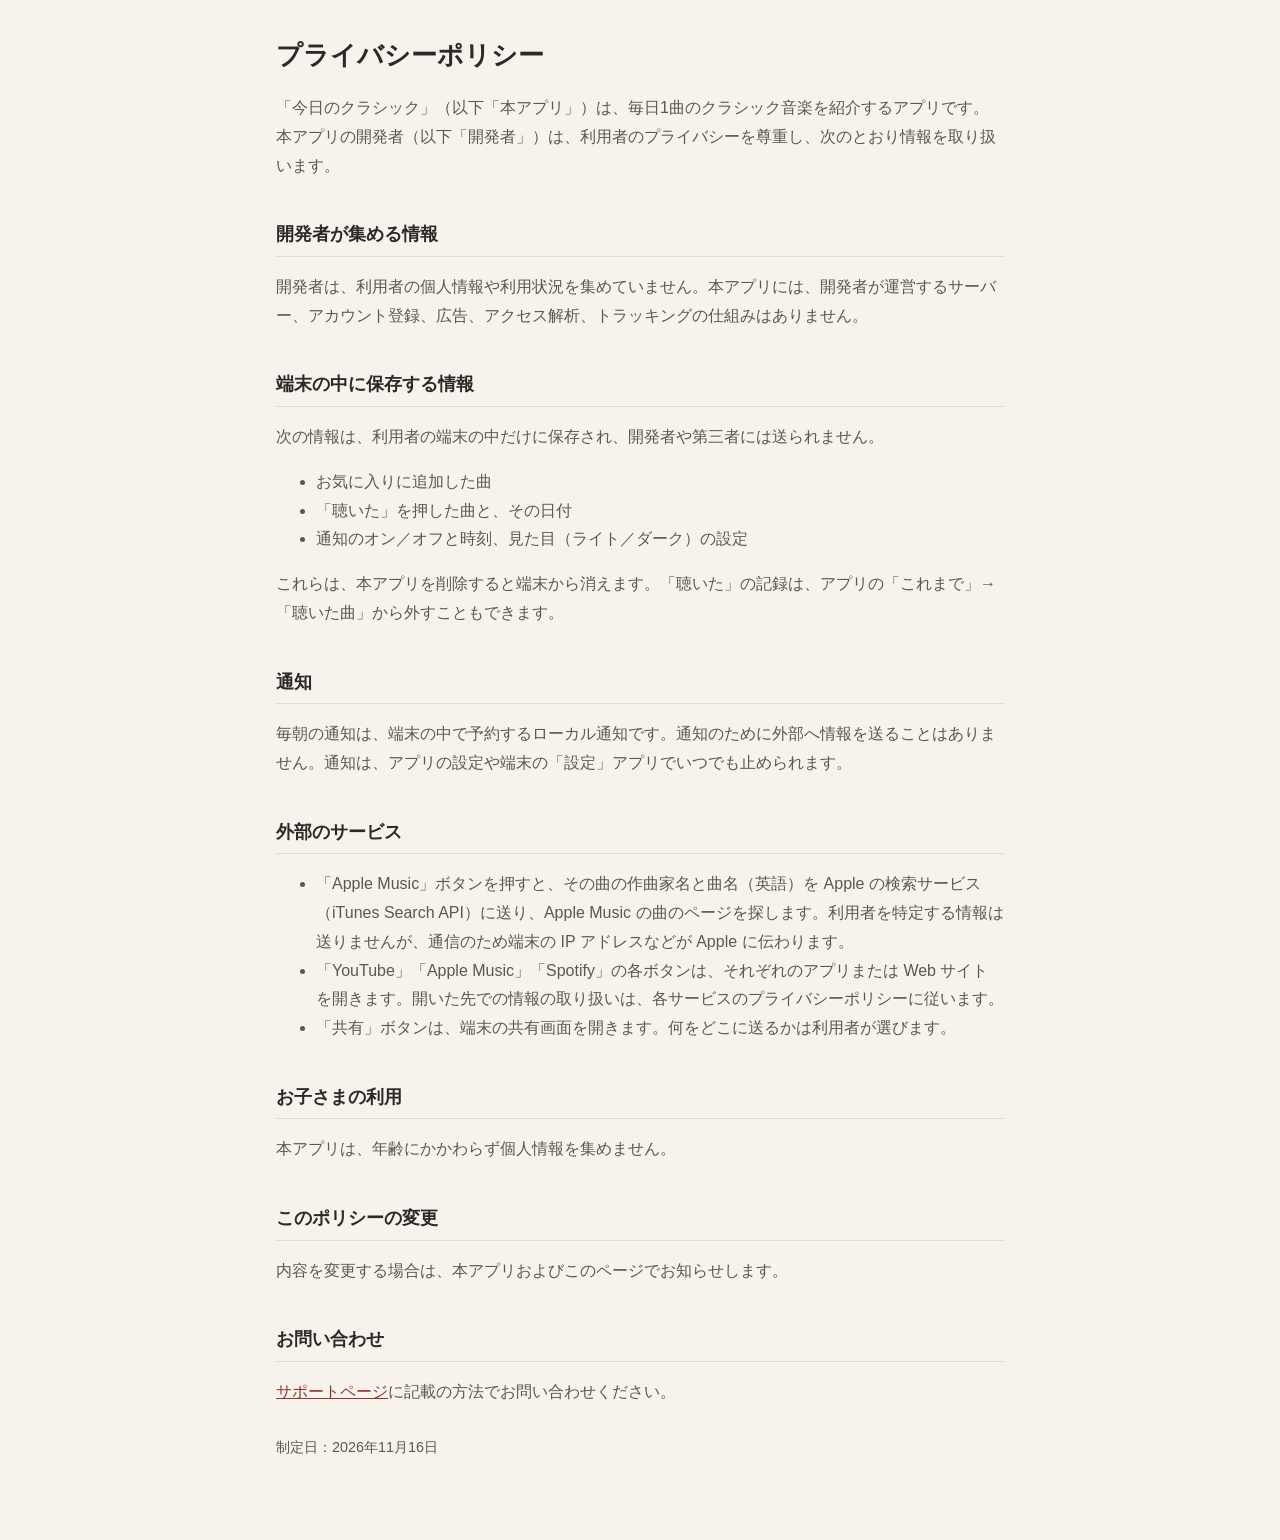
==== privacy.html @ fec171be "プライバシーポリシーとサポートのページを追加 Co-Authored-By: Claude Opus 5.5 <noreply@anthropic.com>" ====
<!doctype html>
<html lang="ja">
<head>
<meta charset="utf-8">
<meta name="viewport" content="width=device-width, initial-scale=1">
<title>プライバシーポリシー | 今日のクラシック</title>
<link rel="stylesheet" href="style.css">
</head>
<body>
<main>
<!-- アプリ内の src/about.ts の PRIVACY_POLICY と同じ内容にしておくこと -->
<h1>プライバシーポリシー</h1>
<p>「今日のクラシック」（以下「本アプリ」）は、毎日1曲のクラシック音楽を紹介するアプリです。本アプリの開発者（以下「開発者」）は、利用者のプライバシーを尊重し、次のとおり情報を取り扱います。</p>

<h2>開発者が集める情報</h2>
<p>開発者は、利用者の個人情報や利用状況を集めていません。本アプリには、開発者が運営するサーバー、アカウント登録、広告、アクセス解析、トラッキングの仕組みはありません。</p>

<h2>端末の中に保存する情報</h2>
<p>次の情報は、利用者の端末の中だけに保存され、開発者や第三者には送られません。</p>
<ul>
  <li>お気に入りに追加した曲</li>
  <li>「聴いた」を押した曲と、その日付</li>
  <li>通知のオン／オフと時刻、見た目（ライト／ダーク）の設定</li>
</ul>
<p>これらは、本アプリを削除すると端末から消えます。「聴いた」の記録は、アプリの「これまで」→「聴いた曲」から外すこともできます。</p>

<h2>通知</h2>
<p>毎朝の通知は、端末の中で予約するローカル通知です。通知のために外部へ情報を送ることはありません。通知は、アプリの設定や端末の「設定」アプリでいつでも止められます。</p>

<h2>外部のサービス</h2>
<ul>
  <li>「Apple Music」ボタンを押すと、その曲の作曲家名と曲名（英語）を Apple の検索サービス（iTunes Search API）に送り、Apple Music の曲のページを探します。利用者を特定する情報は送りませんが、通信のため端末の IP アドレスなどが Apple に伝わります。</li>
  <li>「YouTube」「Apple Music」「Spotify」の各ボタンは、それぞれのアプリまたは Web サイトを開きます。開いた先での情報の取り扱いは、各サービスのプライバシーポリシーに従います。</li>
  <li>「共有」ボタンは、端末の共有画面を開きます。何をどこに送るかは利用者が選びます。</li>
</ul>

<h2>お子さまの利用</h2>
<p>本アプリは、年齢にかかわらず個人情報を集めません。</p>

<h2>このポリシーの変更</h2>
<p>内容を変更する場合は、本アプリおよびこのページでお知らせします。</p>

<h2>お問い合わせ</h2>
<p><a href="support.html">サポートページ</a>に記載の方法でお問い合わせください。</p>

<p class="date">制定日：2026年11月16日</p>
</main>
</body>
</html>
---- style.css ----
:root { --bg: #f7f3ec; --card: #ffffff; --text: #2b2a28; --text2: #5c574f; --brand: #8c3b2e; --border: #e4dccf; }
@media (prefers-color-scheme: dark) {
  :root { --bg: #171513; --card: #23201d; --text: #ece6dc; --text2: #bdb5a8; --brand: #e3917d; --border: #3a3530; }
}
* { box-sizing: border-box; }
body { margin: 0; background: var(--bg); color: var(--text); font-family: -apple-system, BlinkMacSystemFont, "Hiragino Sans", "Noto Sans JP", sans-serif; line-height: 1.8; }
main { max-width: 760px; margin: 0 auto; padding: 32px 16px 64px; }
h1 { font-size: 1.6rem; margin: 0 0 12px; }
h2 { font-size: 1.15rem; margin: 2em 0 .5em; padding-bottom: .3em; border-bottom: 1px solid var(--border); }
h3 { font-size: 1rem; margin: 1.2em 0 .2em; }
p, li { color: var(--text2); }
a { color: var(--brand); }
.date { margin-top: 2em; font-size: .9rem; }
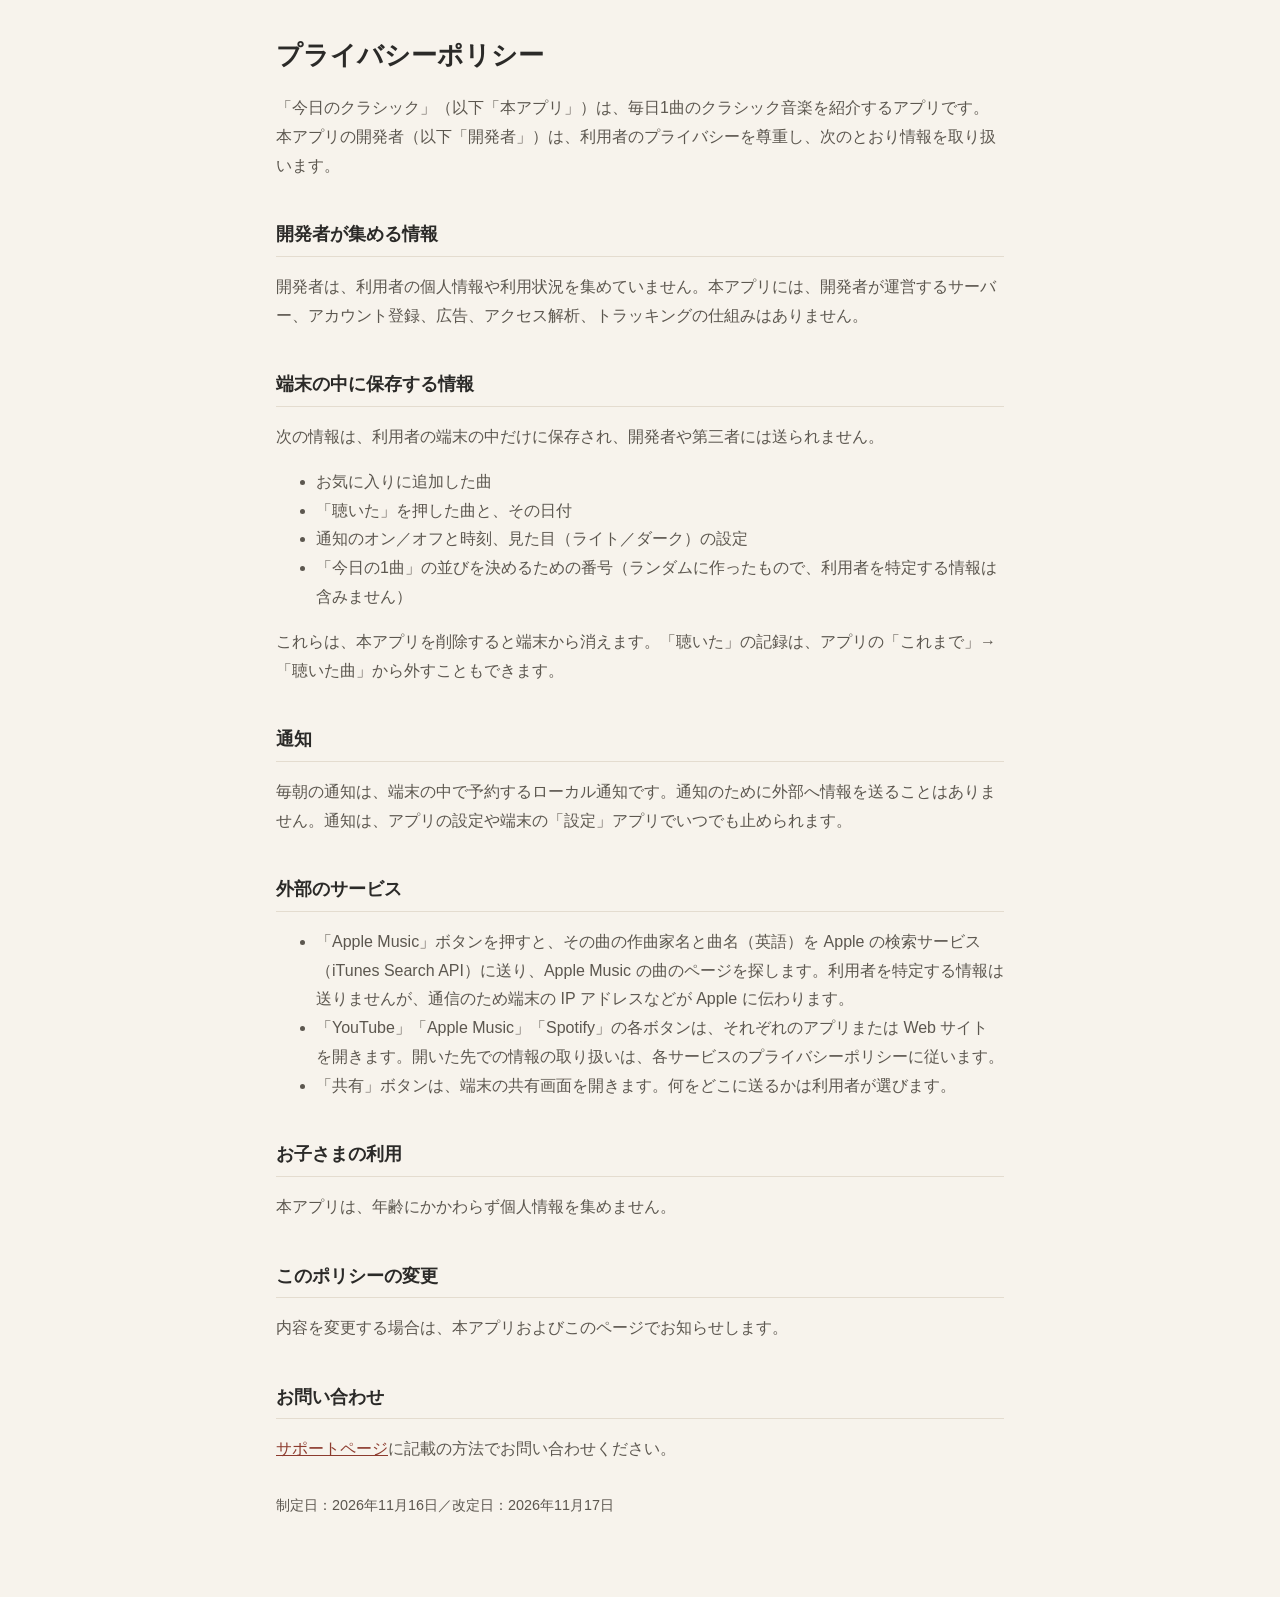
==== commit 636fbd36: "今日の1曲が人ごとに違うことと、端末に保存する番号を追記 Co-Authored-By: Claude Opus 5.5 <noreply@anthropic.com>" ====
--- a/privacy.html
+++ b/privacy.html
@@ -21,6 +21,7 @@
   <li>お気に入りに追加した曲</li>
   <li>「聴いた」を押した曲と、その日付</li>
   <li>通知のオン／オフと時刻、見た目（ライト／ダーク）の設定</li>
+  <li>「今日の1曲」の並びを決めるための番号（ランダムに作ったもので、利用者を特定する情報は含みません）</li>
 </ul>
 <p>これらは、本アプリを削除すると端末から消えます。「聴いた」の記録は、アプリの「これまで」→「聴いた曲」から外すこともできます。</p>
 
@@ -43,7 +44,7 @@
 <h2>お問い合わせ</h2>
 <p><a href="support.html">サポートページ</a>に記載の方法でお問い合わせください。</p>
 
-<p class="date">制定日：2026年11月16日</p>
+<p class="date">制定日：2026年11月16日／改定日：2026年11月17日</p>
 </main>
 </body>
 </html>
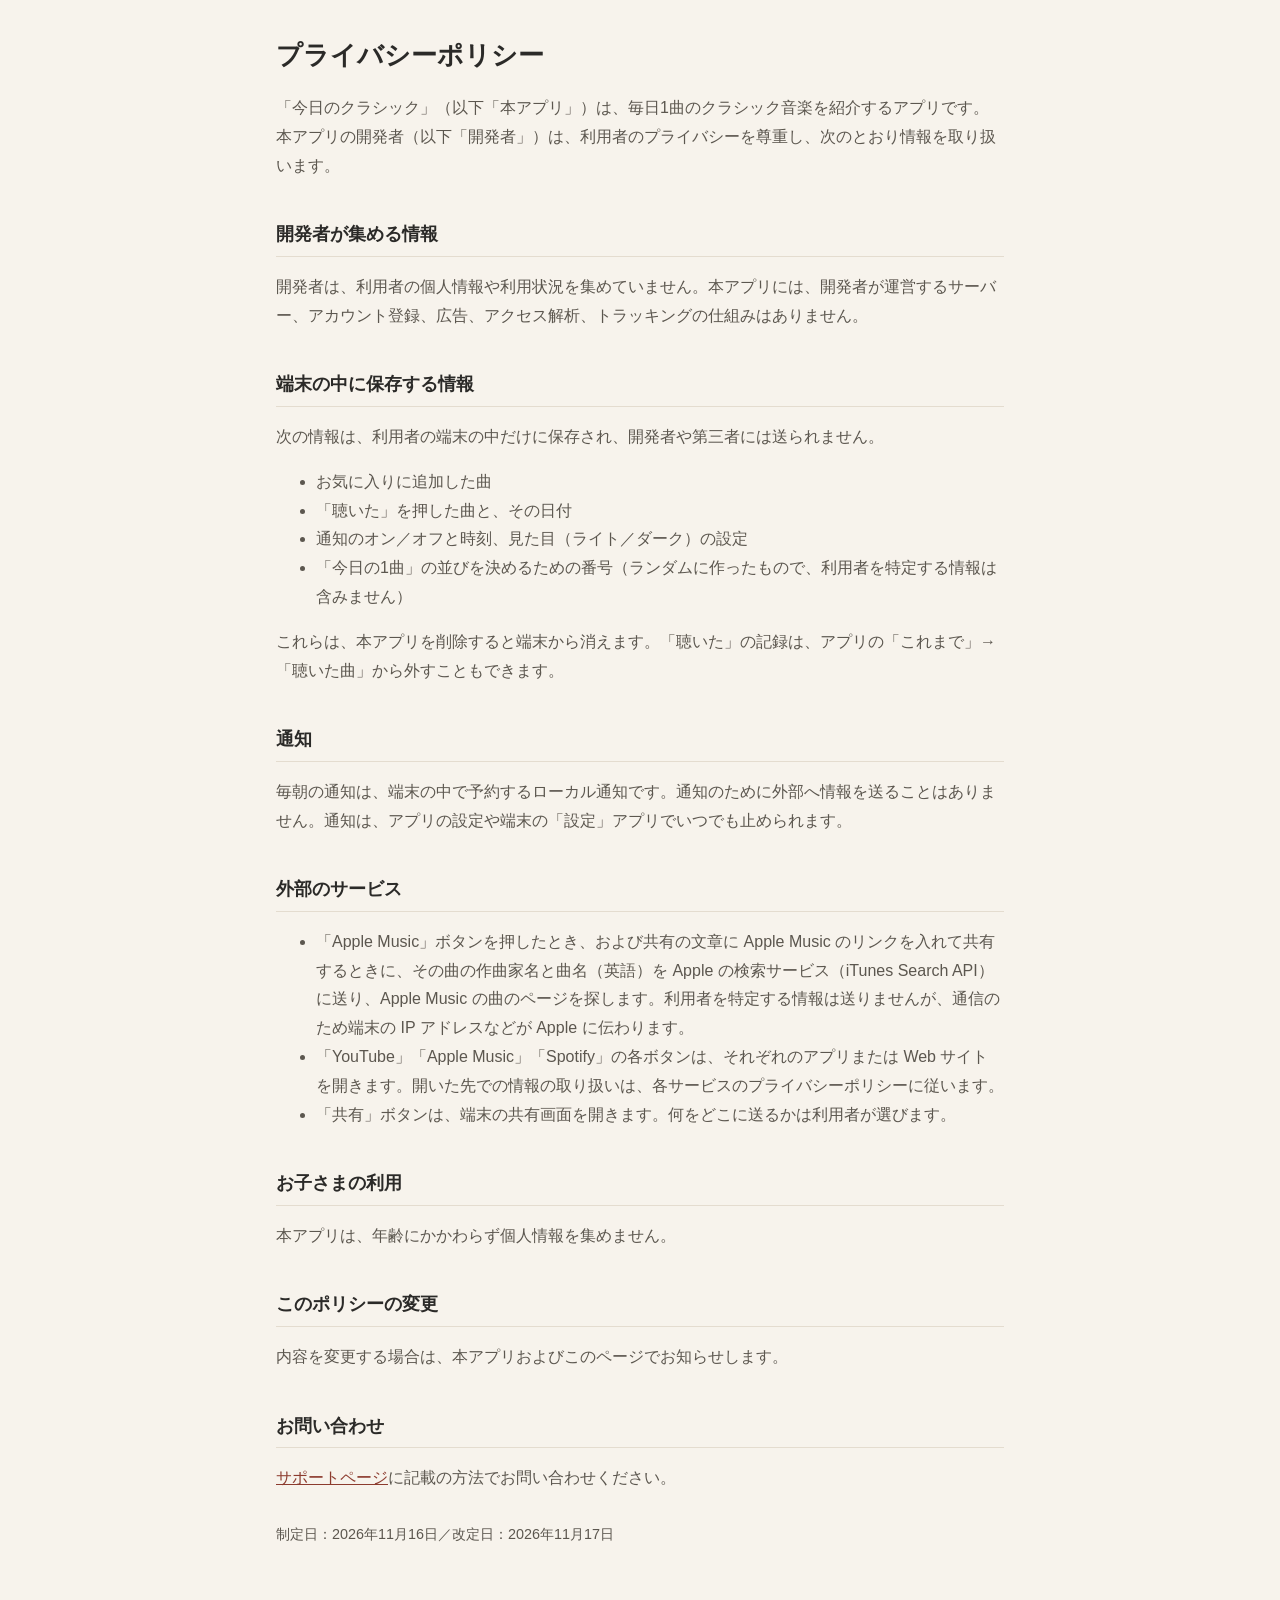
==== commit 7a1fe3eb: "共有時に Apple Music の曲のページを探すことを追記 Co-Authored-By: Claude Opus 5.5 <noreply@anthropic.com>" ====
--- a/privacy.html
+++ b/privacy.html
@@ -30,7 +30,7 @@
 
 <h2>外部のサービス</h2>
 <ul>
-  <li>「Apple Music」ボタンを押すと、その曲の作曲家名と曲名（英語）を Apple の検索サービス（iTunes Search API）に送り、Apple Music の曲のページを探します。利用者を特定する情報は送りませんが、通信のため端末の IP アドレスなどが Apple に伝わります。</li>
+  <li>「Apple Music」ボタンを押したとき、および共有の文章に Apple Music のリンクを入れて共有するときに、その曲の作曲家名と曲名（英語）を Apple の検索サービス（iTunes Search API）に送り、Apple Music の曲のページを探します。利用者を特定する情報は送りませんが、通信のため端末の IP アドレスなどが Apple に伝わります。</li>
   <li>「YouTube」「Apple Music」「Spotify」の各ボタンは、それぞれのアプリまたは Web サイトを開きます。開いた先での情報の取り扱いは、各サービスのプライバシーポリシーに従います。</li>
   <li>「共有」ボタンは、端末の共有画面を開きます。何をどこに送るかは利用者が選びます。</li>
 </ul>
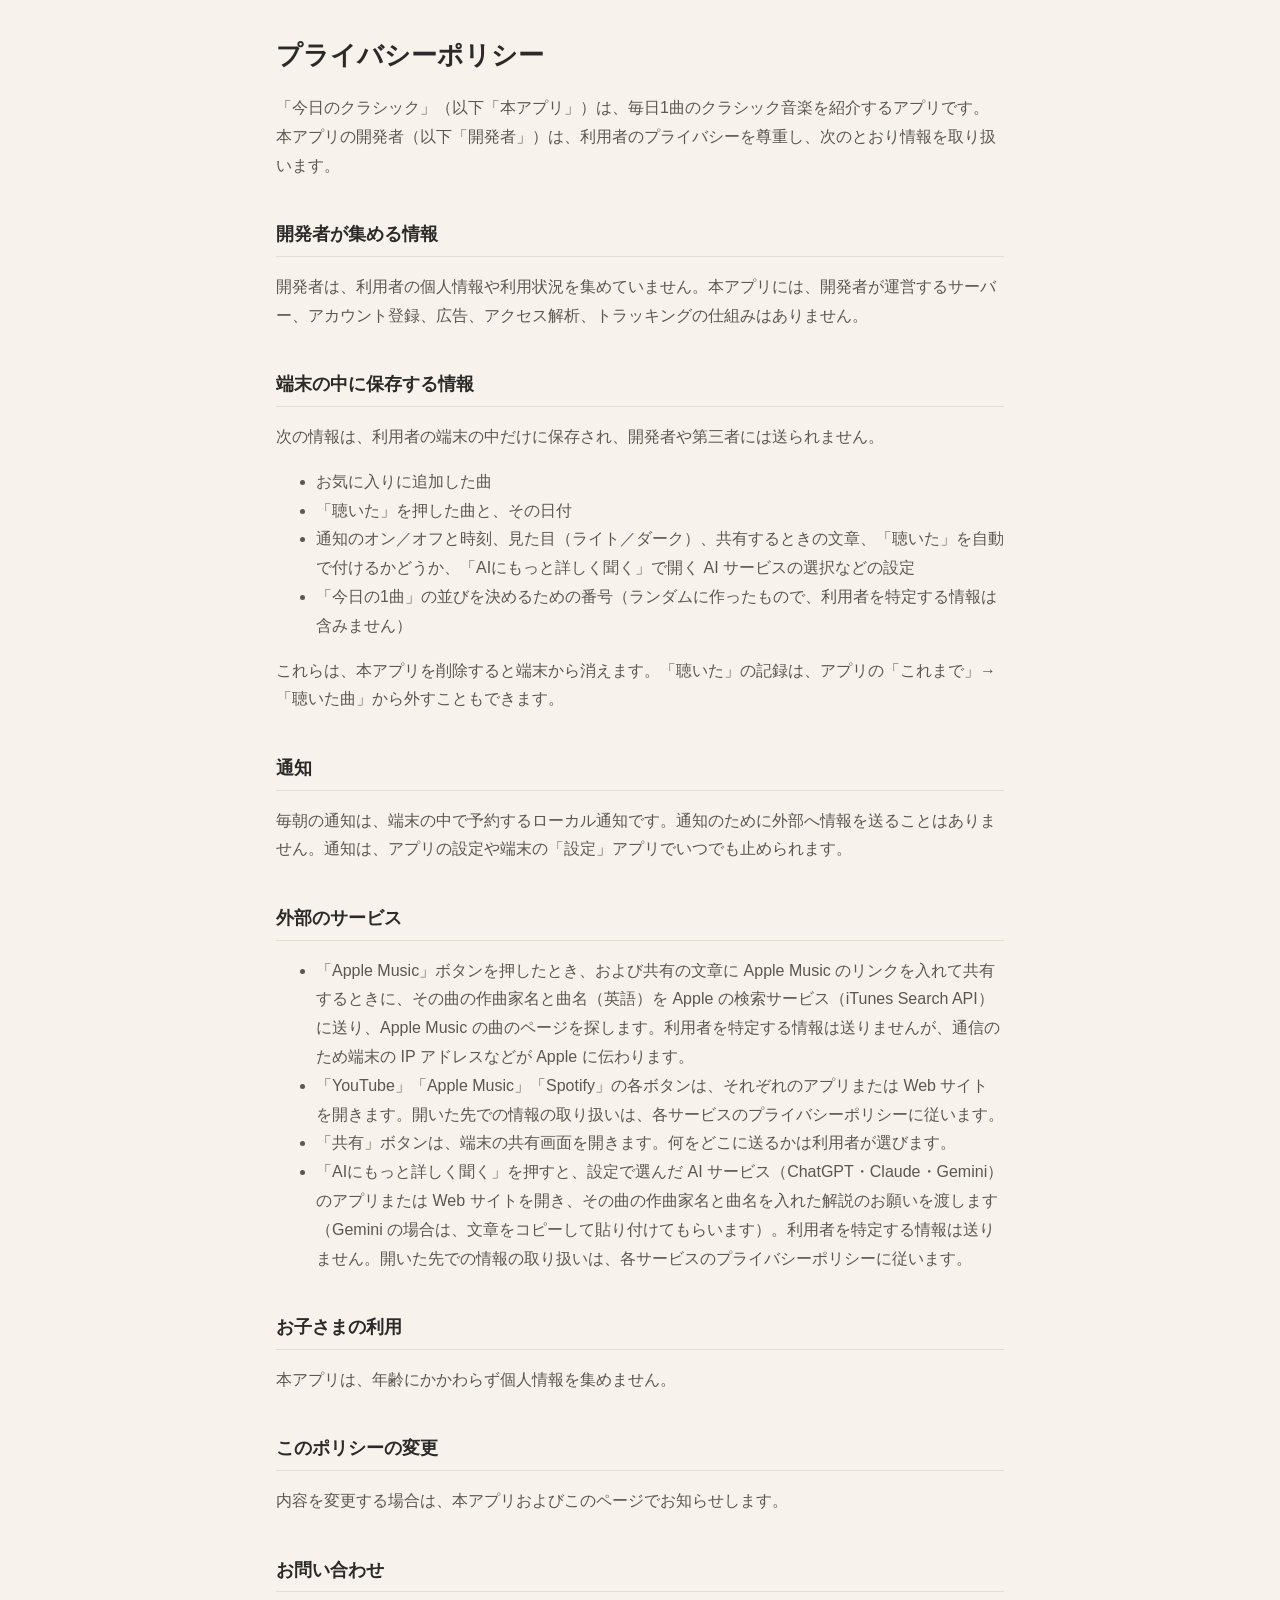
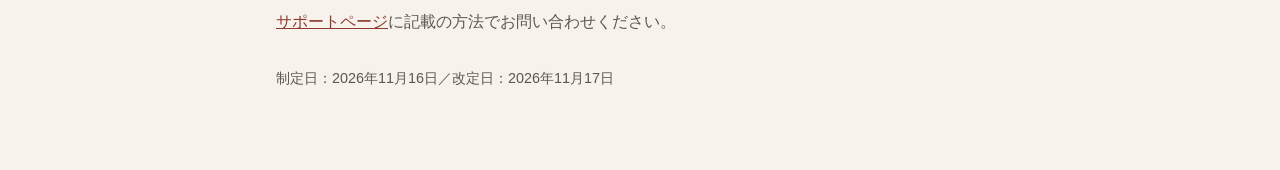
==== commit cea73afd: "AI に解説を聞く機能と、端末に保存する設定の項目を追記 Co-Authored-By: Claude Opus 5.5 <noreply@anthropic.com>" ====
--- a/privacy.html
+++ b/privacy.html
@@ -20,7 +20,7 @@
 <ul>
   <li>お気に入りに追加した曲</li>
   <li>「聴いた」を押した曲と、その日付</li>
-  <li>通知のオン／オフと時刻、見た目（ライト／ダーク）の設定</li>
+  <li>通知のオン／オフと時刻、見た目（ライト／ダーク）、共有するときの文章、「聴いた」を自動で付けるかどうか、「AIにもっと詳しく聞く」で開く AI サービスの選択などの設定</li>
   <li>「今日の1曲」の並びを決めるための番号（ランダムに作ったもので、利用者を特定する情報は含みません）</li>
 </ul>
 <p>これらは、本アプリを削除すると端末から消えます。「聴いた」の記録は、アプリの「これまで」→「聴いた曲」から外すこともできます。</p>
@@ -33,6 +33,7 @@
   <li>「Apple Music」ボタンを押したとき、および共有の文章に Apple Music のリンクを入れて共有するときに、その曲の作曲家名と曲名（英語）を Apple の検索サービス（iTunes Search API）に送り、Apple Music の曲のページを探します。利用者を特定する情報は送りませんが、通信のため端末の IP アドレスなどが Apple に伝わります。</li>
   <li>「YouTube」「Apple Music」「Spotify」の各ボタンは、それぞれのアプリまたは Web サイトを開きます。開いた先での情報の取り扱いは、各サービスのプライバシーポリシーに従います。</li>
   <li>「共有」ボタンは、端末の共有画面を開きます。何をどこに送るかは利用者が選びます。</li>
+  <li>「AIにもっと詳しく聞く」を押すと、設定で選んだ AI サービス（ChatGPT・Claude・Gemini）のアプリまたは Web サイトを開き、その曲の作曲家名と曲名を入れた解説のお願いを渡します（Gemini の場合は、文章をコピーして貼り付けてもらいます）。利用者を特定する情報は送りません。開いた先での情報の取り扱いは、各サービスのプライバシーポリシーに従います。</li>
 </ul>
 
 <h2>お子さまの利用</h2>
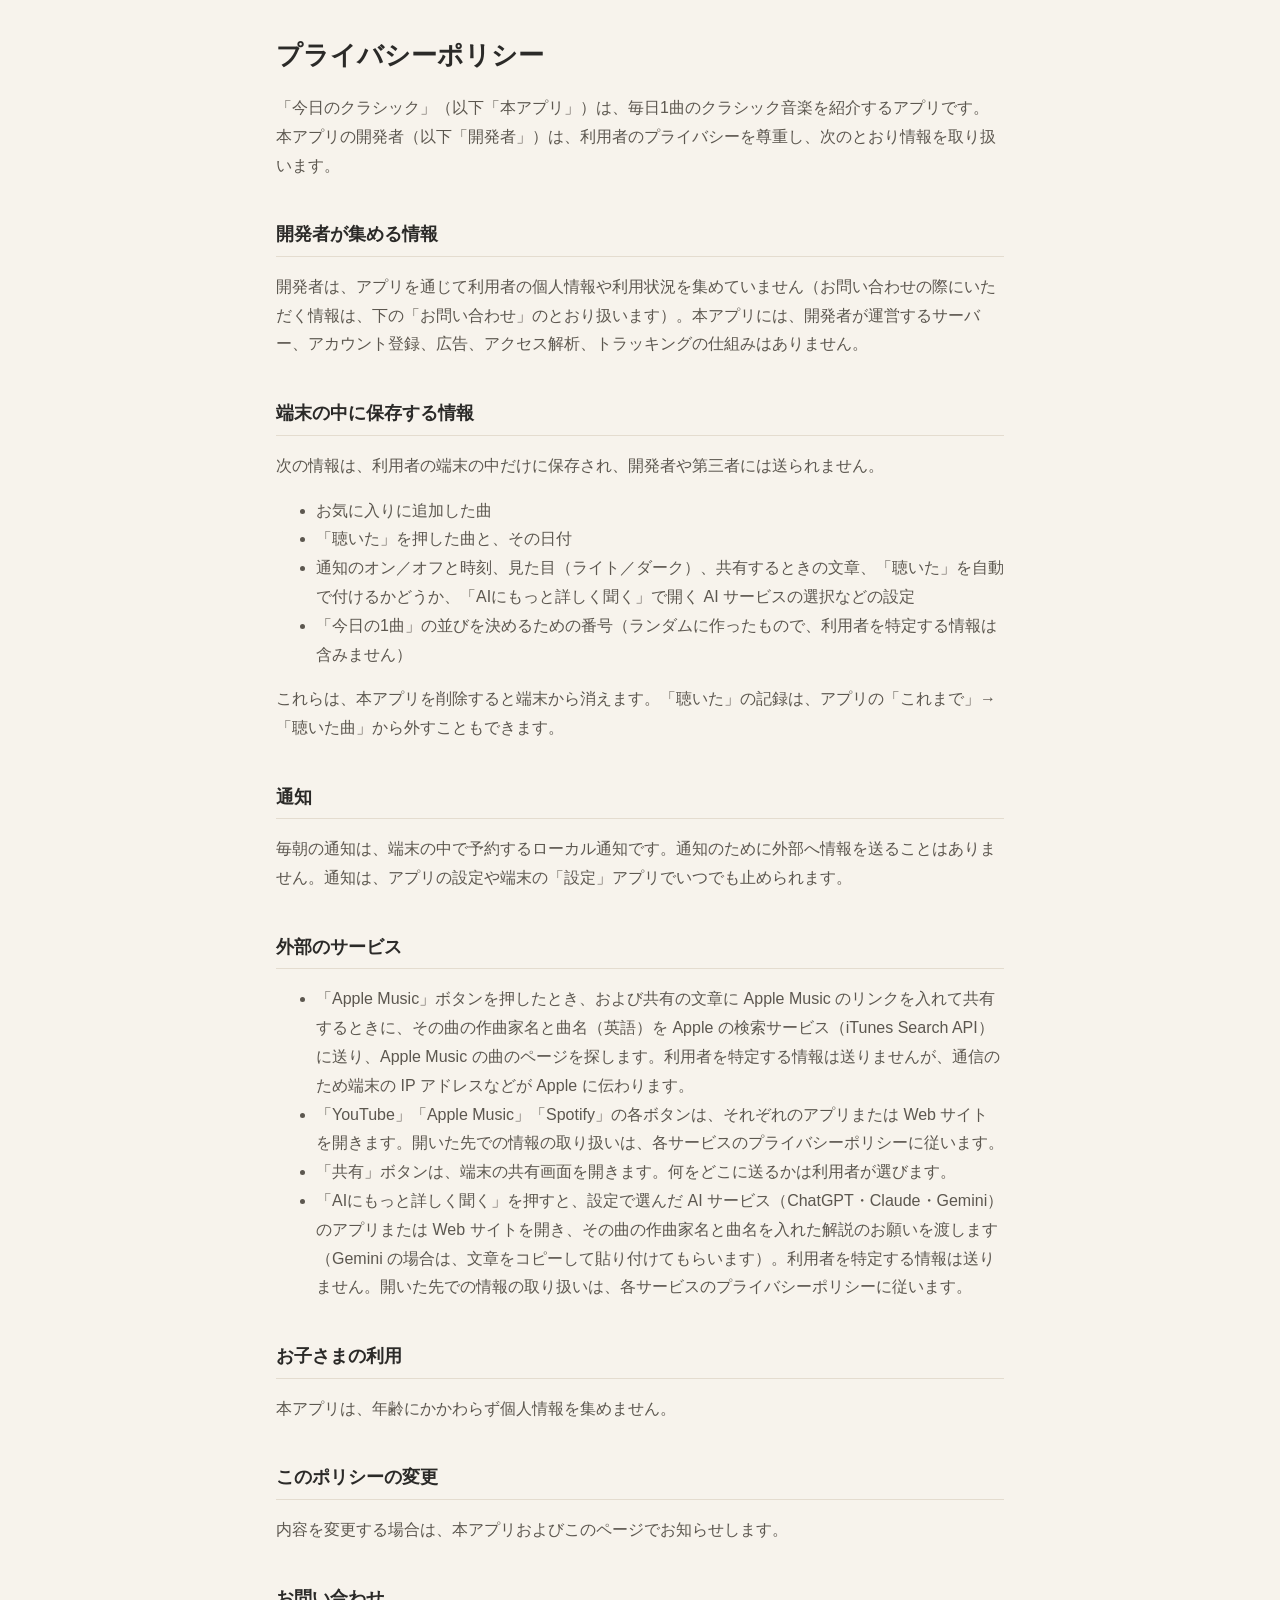
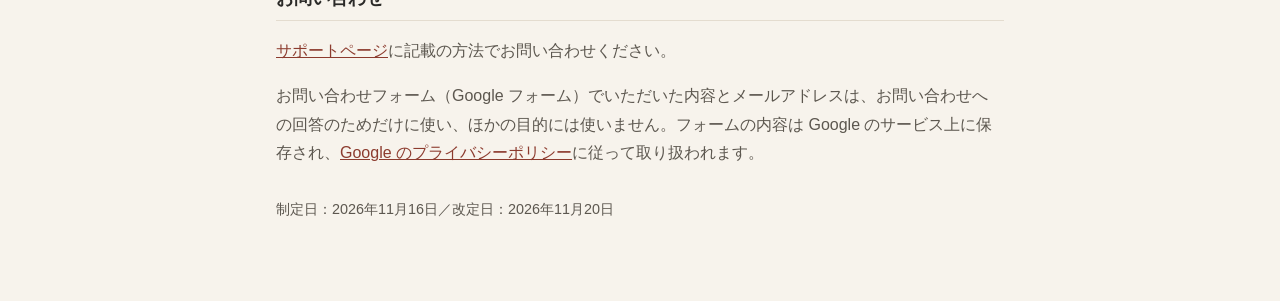
==== commit c3c090dd: "お問い合わせ先を Google フォームに変更し、フォームでいただく情報の扱いをプライバシーポリシーに追記 Co-Authored-By: Claude Opus 5.5 <noreply@anthr" ====
--- a/privacy.html
+++ b/privacy.html
@@ -13,7 +13,7 @@
 <p>「今日のクラシック」（以下「本アプリ」）は、毎日1曲のクラシック音楽を紹介するアプリです。本アプリの開発者（以下「開発者」）は、利用者のプライバシーを尊重し、次のとおり情報を取り扱います。</p>
 
 <h2>開発者が集める情報</h2>
-<p>開発者は、利用者の個人情報や利用状況を集めていません。本アプリには、開発者が運営するサーバー、アカウント登録、広告、アクセス解析、トラッキングの仕組みはありません。</p>
+<p>開発者は、アプリを通じて利用者の個人情報や利用状況を集めていません（お問い合わせの際にいただく情報は、下の「お問い合わせ」のとおり扱います）。本アプリには、開発者が運営するサーバー、アカウント登録、広告、アクセス解析、トラッキングの仕組みはありません。</p>
 
 <h2>端末の中に保存する情報</h2>
 <p>次の情報は、利用者の端末の中だけに保存され、開発者や第三者には送られません。</p>
@@ -44,8 +44,9 @@
 
 <h2>お問い合わせ</h2>
 <p><a href="support.html">サポートページ</a>に記載の方法でお問い合わせください。</p>
+<p>お問い合わせフォーム（Google フォーム）でいただいた内容とメールアドレスは、お問い合わせへの回答のためだけに使い、ほかの目的には使いません。フォームの内容は Google のサービス上に保存され、<a href="https://policies.google.com/privacy">Google のプライバシーポリシー</a>に従って取り扱われます。</p>
 
-<p class="date">制定日：2026年11月16日／改定日：2026年11月17日</p>
+<p class="date">制定日：2026年11月16日／改定日：2026年11月20日</p>
 </main>
 </body>
 </html>
